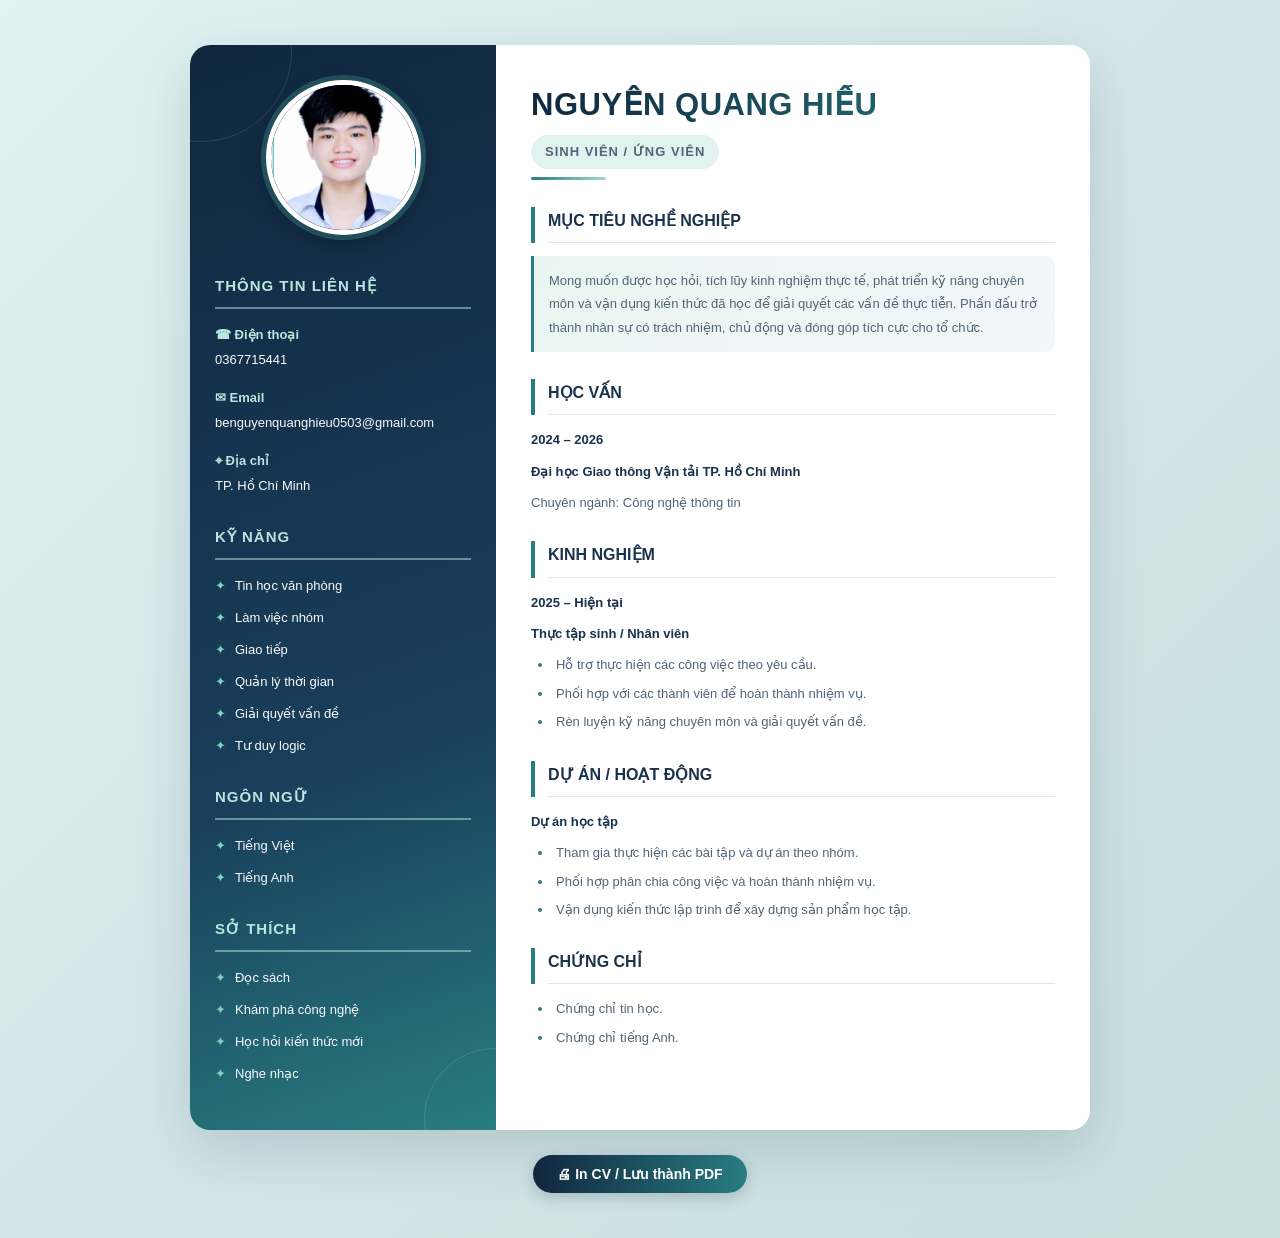
==== CV-Nguyễn Quang Hiếu/CV-Cá Nhân.html @ 814e94d9 "sửa root" ====
<!DOCTYPE html>
<html lang="vi">
<head>
    <meta charset="UTF-8">
    <meta name="viewport" content="width=device-width, initial-scale=1.0">
    <title>CV Cá Nhân - Nguyễn Quang Hiếu</title>

    <link rel="stylesheet" href="CV-Cá Nhân.css">
</head>

<body>

    <div class="cv">

        <div class="left">

            <div class="avatar">
                <img src="Ảnh chụp màn hình 2026-10-09 205013.png"
                     alt="Ảnh đại diện Nguyễn Quang Hiếu">
            </div>

            <h2>THÔNG TIN LIÊN HỆ</h2>

            <div class="info">
                <p>
                    <b>☎ Điện thoại</b><br>
                    0367715441
                </p>

                <p>
                    <b>✉ Email</b><br>
                    benguyenquanghieu0503@gmail.com
                </p>

                <p>
                    <b>⌖ Địa chỉ</b><br>
                    TP. Hồ Chí Minh
                </p>
            </div>

            <h2>KỸ NĂNG</h2>

            <ul>
                <li>Tin học văn phòng</li>
                <li>Làm việc nhóm</li>
                <li>Giao tiếp</li>
                <li>Quản lý thời gian</li>
                <li>Giải quyết vấn đề</li>
                <li>Tư duy logic</li>
            </ul>

            <h2>NGÔN NGỮ</h2>

            <ul>
                <li>Tiếng Việt</li>
                <li>Tiếng Anh</li>
            </ul>

            <h2>SỞ THÍCH</h2>

            <ul>
                <li>Đọc sách</li>
                <li>Khám phá công nghệ</li>
                <li>Học hỏi kiến thức mới</li>
                <li>Nghe nhạc</li>
            </ul>

        </div>

        <div class="right">

            <h1 class="name">NGUYỄN QUANG HIẾU</h1>

            <p class="job">SINH VIÊN / ỨNG VIÊN</p>

            <hr class="divider">

            <h2>MỤC TIÊU NGHỀ NGHIỆP</h2>

            <div class="highlight">
                <p>
                    Mong muốn được học hỏi, tích lũy kinh nghiệm thực tế,
                    phát triển kỹ năng chuyên môn và vận dụng kiến thức
                    đã học để giải quyết các vấn đề thực tiễn.
                    Phấn đấu trở thành nhân sự có trách nhiệm,
                    chủ động và đóng góp tích cực cho tổ chức.
                </p>
            </div>

            <h2>HỌC VẤN</h2>

            <p><b>2024 – 2026</b></p>
            <p><b>Đại học Giao thông Vận tải TP. Hồ Chí Minh</b></p>
            <p>Chuyên ngành: Công nghệ thông tin</p>

            <h2>KINH NGHIỆM</h2>

            <p><b>2025 – Hiện tại</b></p>
            <p><b>Thực tập sinh / Nhân viên</b></p>

            <ul>
                <li>Hỗ trợ thực hiện các công việc theo yêu cầu.</li>
                <li>Phối hợp với các thành viên để hoàn thành nhiệm vụ.</li>
                <li>Rèn luyện kỹ năng chuyên môn và giải quyết vấn đề.</li>
            </ul>

            <h2>DỰ ÁN / HOẠT ĐỘNG</h2>

            <p><b>Dự án học tập</b></p>

            <ul>
                <li>Tham gia thực hiện các bài tập và dự án theo nhóm.</li>
                <li>Phối hợp phân chia công việc và hoàn thành nhiệm vụ.</li>
                <li>Vận dụng kiến thức lập trình để xây dựng sản phẩm học tập.</li>
            </ul>

            <h2>CHỨNG CHỈ</h2>

            <ul>
                <li>Chứng chỉ tin học.</li>
                <li>Chứng chỉ tiếng Anh.</li>
            </ul>

        </div>

    </div>

    <button class="print-btn" onclick="window.print()">
        🖨 In CV / Lưu thành PDF
    </button>

</body>
</html>
---- CV-Nguyễn Quang Hiếu/CV-Cá Nhân.css ----
* {
    box-sizing: border-box;
    margin: 0;
    padding: 0;
}

body {
    font-family: "Segoe UI", Arial, sans-serif;

    /* Nền xanh ngọc nhạt sang trọng bên ngoài CV */
    background: linear-gradient(
        135deg,
        #E0F2F1,
        #D3E5E8,
        #C8DFE0
    );

    color: #334155;
    padding: 45px 15px;
    line-height: 1.7;
}

.cv {
    width: 900px;
    max-width: 100%;
    margin: auto;
    display: flex;
    background: white;
    border-radius: 20px;
    overflow: hidden;
    box-shadow: 0 20px 55px rgba(16, 38, 63, 0.15);
    transition: transform 0.3s ease,
                box-shadow 0.3s ease;
}

.cv:hover {
    transform: translateY(-4px);
    box-shadow: 0 25px 65px rgba(16, 38, 63, 0.20);
}


.left {
    width: 34%;
    background: linear-gradient(160deg, #10263F, #193F5B 65%, #287D80);
    color: #F8FAFC;
    padding: 35px 25px;
    position: relative;
}

.left::before {
    content: "";
    position: absolute;
    width: 180px;
    height: 180px;
    border: 1px solid rgba(255, 255, 255, 0.12);
    border-radius: 50%;
    top: -85px;
    left: -80px;
}

.left::after {
    content: "";
    position: absolute;
    width: 140px;
    height: 140px;
    border: 1px solid rgba(255, 255, 255, 0.12);
    border-radius: 50%;
    bottom: -60px;
    right: -70px;
}

.left > * {
    position: relative;
    z-index: 1;
}

.avatar {
    text-align: center;
    margin-bottom: 30px;
}

.avatar img {
    width: 155px;
    height: 155px;
    border-radius: 50%;
    object-fit: cover;
    border: 5px solid #FFFFFF;
    box-shadow:
        0 0 0 5px rgba(77, 171, 160, 0.30),
        0 10px 25px rgba(0, 0, 0, 0.25);
    transition: transform 0.4s ease;
}

.avatar img:hover {
    transform: scale(1.06) rotate(3deg);
}

.left h2 {
    font-size: 15px;
    letter-spacing: 1px;
    color: #B8E6DF;
    border-bottom: 2px solid rgba(184, 230, 223, 0.5);
    padding-bottom: 8px;
    margin: 27px 0 15px;
}

.info p {
    font-size: 13px;
    margin-bottom: 16px;
    overflow-wrap: anywhere;
}

.info b {
    display: inline-block;
    color: #B8E6DF;
    margin-bottom: 3px;
}

.left ul {
    list-style: none;
    padding: 0;
}

.left li {
    font-size: 13px;
    margin: 10px 0;
    padding-left: 20px;
    position: relative;
    transition: transform 0.2s ease;
}

.left li::before {
    content: "✦";
    position: absolute;
    left: 0;
    color: #80D0C3;
}

.left li:hover {
    transform: translateX(5px);
}

.right {
    width: 66%;
    padding: 40px 35px;
    background: #FFFFFF;
}

.name {
    font-size: 31px;
    line-height: 1.3;
    font-weight: 800;
    letter-spacing: 0.5px;
    background: linear-gradient(90deg, #10263F, #287D80);
    -webkit-background-clip: text;
    background-clip: text;
    color: transparent;
    margin-bottom: 10px;
}

.job {
    display: inline-block;
    color: #216B70;
    background: #E2F2EF;
    padding: 5px 14px;
    border-radius: 20px;
    font-size: 12px;
    font-weight: 700;
    letter-spacing: 1px;
    margin-bottom: 18px;
}

.divider {
    border: none;
    height: 3px;
    width: 75px;
    background: linear-gradient(90deg, #287D80, #A4D8CD);
    border-radius: 5px;
    margin: 0 0 25px;
}

.right h2 {
    font-size: 16px;
    color: #19334D;
    margin: 27px 0 13px;
    padding-left: 13px;
    border-left: 4px solid #287D80;
    position: relative;
}

.right h2::after {
    content: "";
    display: block;
    height: 1px;
    background: #DCE8E8;
    margin-top: 8px;
}

.right p,
.right li {
    font-size: 13px;
    color: #526477;
    line-height: 1.8;
}

.right p {
    margin-bottom: 8px;
}

.right b {
    color: #19334D;
}

.right ul {
    padding-left: 22px;
    margin: 8px 0 12px;
}

.right li {
    margin-bottom: 5px;
    padding-left: 3px;
}

.right li::marker {
    color: #287D80;
}

.highlight {
    background: linear-gradient(120deg, #EAF5F1, #F2F7FA);
    border-left: 3px solid #287D80;
    border-radius: 0 10px 10px 0;
    padding: 13px 15px;
    margin: 10px 0 15px;
}

.highlight p {
    margin-bottom: 0;
}

.right h2,
.right .highlight {
    transition: background 0.25s ease;
}

.highlight:hover {
    background: #DDEFEA;
}

.print-btn {
    display: block;
    margin: 25px auto 0;
    padding: 11px 24px;
    border: none;
    border-radius: 25px;
    color: white;
    background: linear-gradient(90deg, #10263F, #287D80);
    font-size: 14px;
    font-weight: bold;
    cursor: pointer;
    box-shadow: 0 5px 15px rgba(16, 38, 63, 0.2);
    transition: transform 0.2s, box-shadow 0.2s;
}

.print-btn:hover {
    transform: translateY(-2px);
    box-shadow: 0 8px 20px rgba(40, 125, 128, 0.3);
}

@media (max-width: 650px) {
    body {
        padding: 15px 8px;
    }

    .cv {
        display: block;
        width: 100%;
        border-radius: 14px;
    }

    .left,
    .right {
        width: 100%;
        padding: 25px 22px;
    }

    .left {
        text-align: left;
    }

    .name {
        font-size: 25px;
    }

    .avatar img {
        width: 135px;
        height: 135px;
    }
}

@media print {
    @page {
        size: A4;
        margin: 8mm;
    }

    body {
        padding: 0;
        background: white;
        -webkit-print-color-adjust: exact;
        print-color-adjust: exact;
    }

    .cv {
        width: 100%;
        max-width: none;
        border-radius: 0;
        box-shadow: none;
        transform: none;
    }

    .left,
    .right {
        -webkit-print-color-adjust: exact;
        print-color-adjust: exact;
    }

    .print-btn {
        display: none;
    }
}
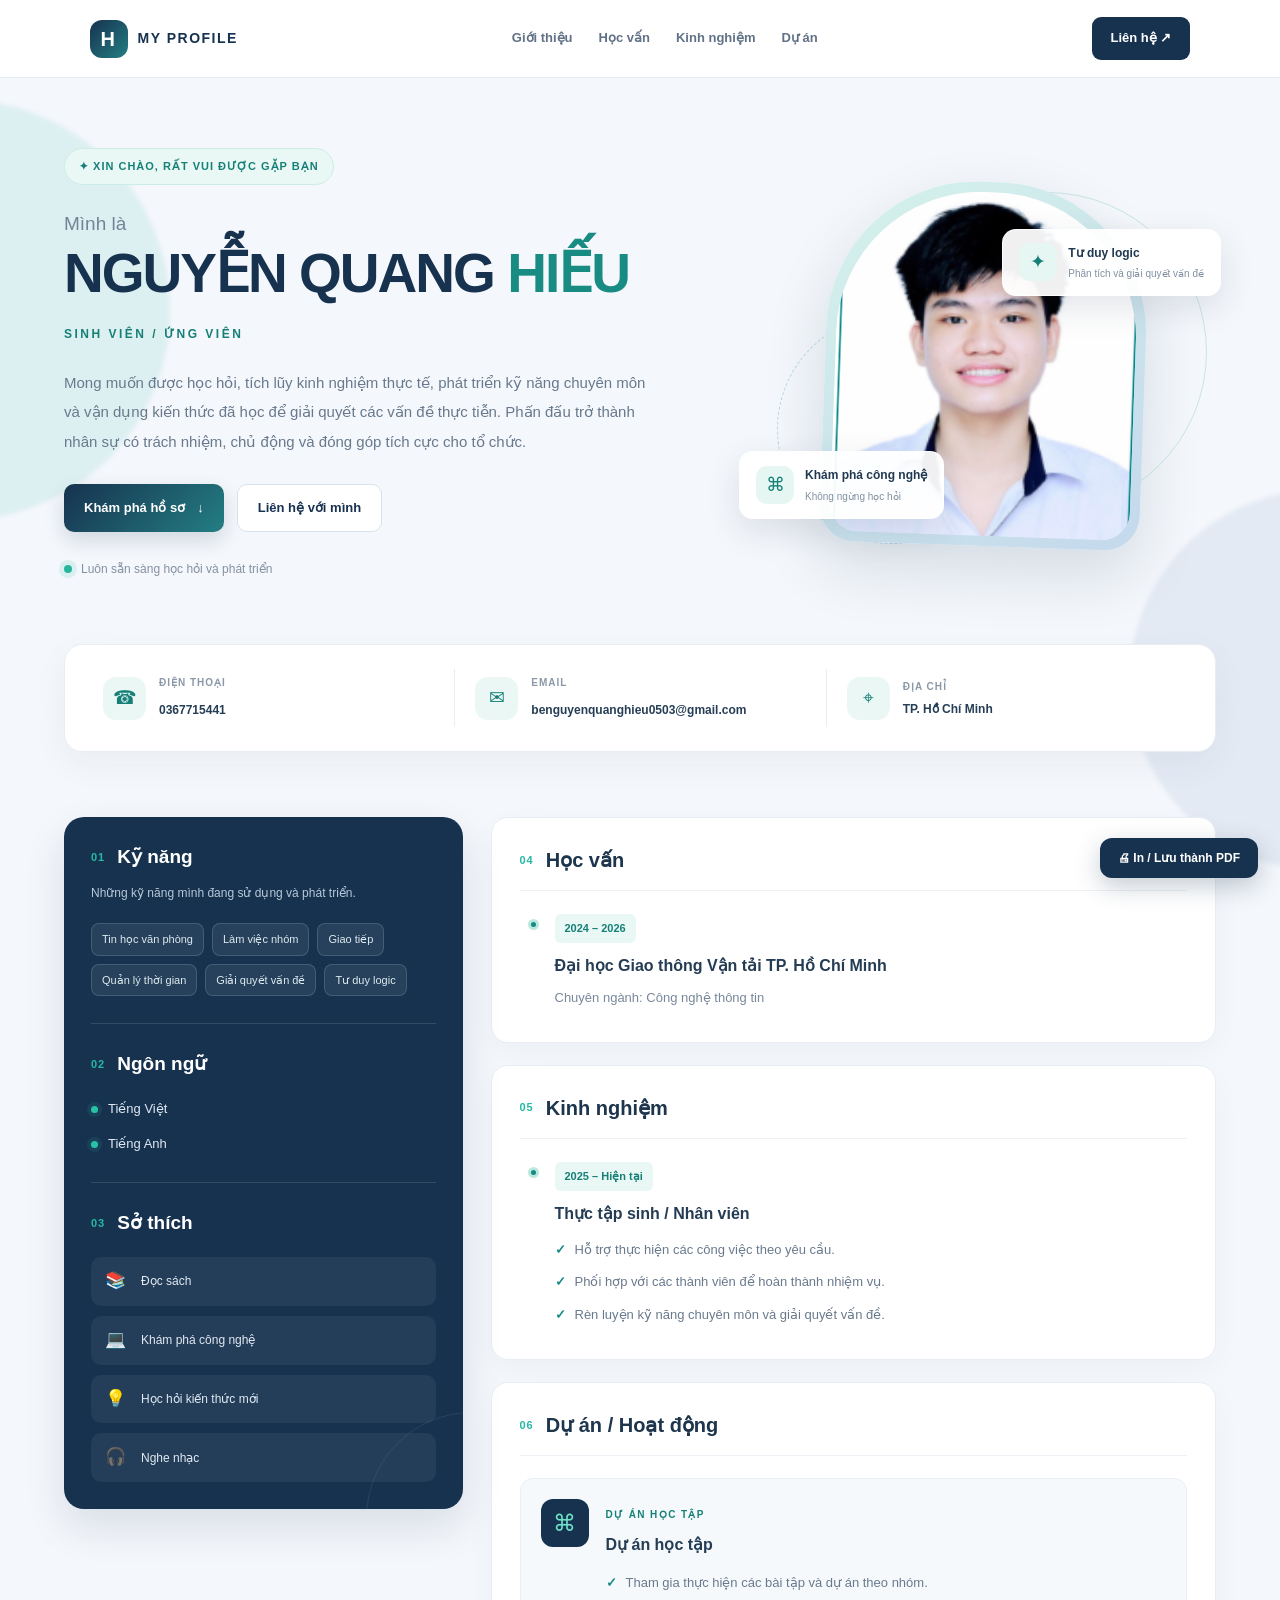
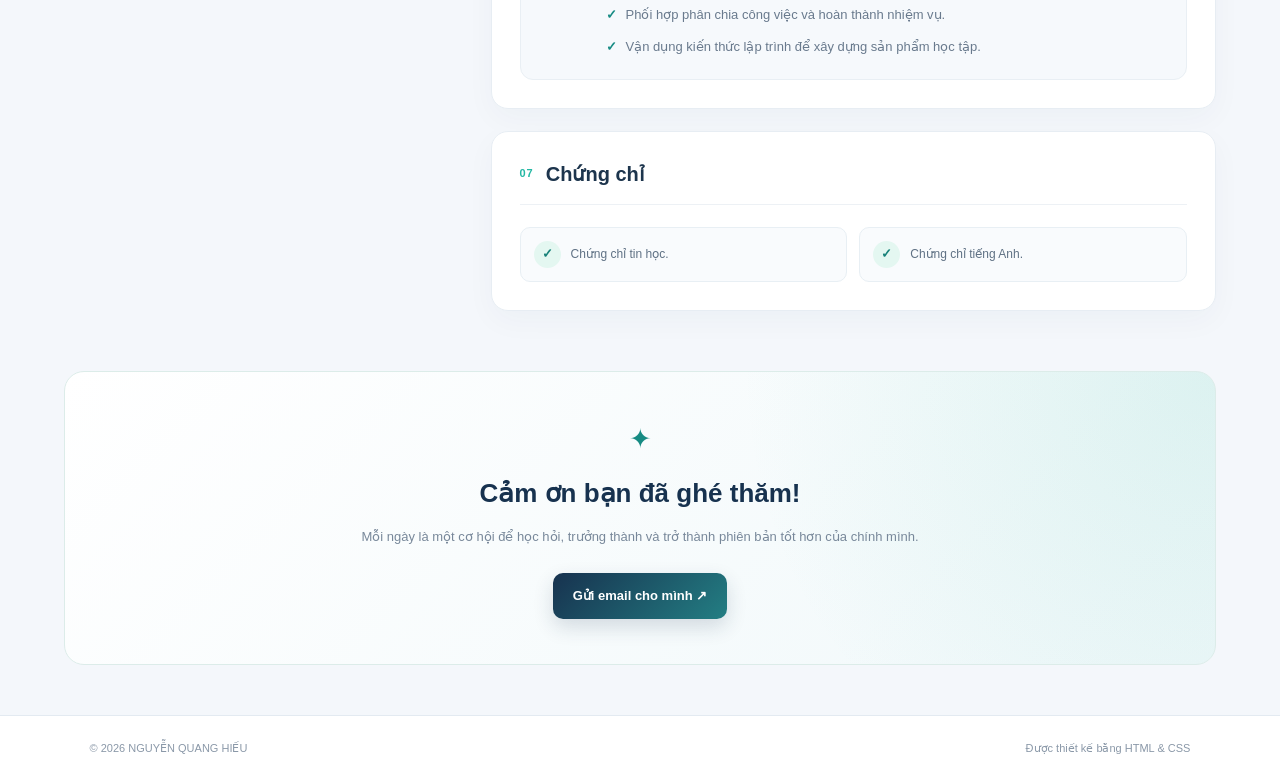
==== commit 534c56f8: "Add files via upload" ====
--- a/CV-Nguyễn Quang Hiếu/CV-Cá Nhân.html
+++ b/CV-Nguyễn Quang Hiếu/CV-Cá Nhân.html
@@ -1,133 +1,370 @@
-<!DOCTYPE html>
-<html lang="vi">
-<head>
-    <meta charset="UTF-8">
-    <meta name="viewport" content="width=device-width, initial-scale=1.0">
-    <title>CV Cá Nhân - Nguyễn Quang Hiếu</title>
-
-    <link rel="stylesheet" href="CV-Cá Nhân.css">
-</head>
-
-<body>
-
-    <div class="cv">
-
-        <div class="left">
-
-            <div class="avatar">
-                <img src="Ảnh chụp màn hình 2026-10-09 205013.png"
-                     alt="Ảnh đại diện Nguyễn Quang Hiếu">
-            </div>
-
-            <h2>THÔNG TIN LIÊN HỆ</h2>
-
-            <div class="info">
-                <p>
-                    <b>☎ Điện thoại</b><br>
-                    0367715441
-                </p>
-
-                <p>
-                    <b>✉ Email</b><br>
-                    benguyenquanghieu0503@gmail.com
-                </p>
-
-                <p>
-                    <b>⌖ Địa chỉ</b><br>
-                    TP. Hồ Chí Minh
-                </p>
-            </div>
-
-            <h2>KỸ NĂNG</h2>
-
-            <ul>
-                <li>Tin học văn phòng</li>
-                <li>Làm việc nhóm</li>
-                <li>Giao tiếp</li>
-                <li>Quản lý thời gian</li>
-                <li>Giải quyết vấn đề</li>
-                <li>Tư duy logic</li>
-            </ul>
-
-            <h2>NGÔN NGỮ</h2>
-
-            <ul>
-                <li>Tiếng Việt</li>
-                <li>Tiếng Anh</li>
-            </ul>
-
-            <h2>SỞ THÍCH</h2>
-
-            <ul>
-                <li>Đọc sách</li>
-                <li>Khám phá công nghệ</li>
-                <li>Học hỏi kiến thức mới</li>
-                <li>Nghe nhạc</li>
-            </ul>
-
-        </div>
-
-        <div class="right">
-
-            <h1 class="name">NGUYỄN QUANG HIẾU</h1>
-
-            <p class="job">SINH VIÊN / ỨNG VIÊN</p>
-
-            <hr class="divider">
-
-            <h2>MỤC TIÊU NGHỀ NGHIỆP</h2>
-
-            <div class="highlight">
-                <p>
-                    Mong muốn được học hỏi, tích lũy kinh nghiệm thực tế,
-                    phát triển kỹ năng chuyên môn và vận dụng kiến thức
-                    đã học để giải quyết các vấn đề thực tiễn.
-                    Phấn đấu trở thành nhân sự có trách nhiệm,
-                    chủ động và đóng góp tích cực cho tổ chức.
-                </p>
-            </div>
-
-            <h2>HỌC VẤN</h2>
-
-            <p><b>2024 – 2026</b></p>
-            <p><b>Đại học Giao thông Vận tải TP. Hồ Chí Minh</b></p>
-            <p>Chuyên ngành: Công nghệ thông tin</p>
-
-            <h2>KINH NGHIỆM</h2>
-
-            <p><b>2025 – Hiện tại</b></p>
-            <p><b>Thực tập sinh / Nhân viên</b></p>
-
-            <ul>
-                <li>Hỗ trợ thực hiện các công việc theo yêu cầu.</li>
-                <li>Phối hợp với các thành viên để hoàn thành nhiệm vụ.</li>
-                <li>Rèn luyện kỹ năng chuyên môn và giải quyết vấn đề.</li>
-            </ul>
-
-            <h2>DỰ ÁN / HOẠT ĐỘNG</h2>
-
-            <p><b>Dự án học tập</b></p>
-
-            <ul>
-                <li>Tham gia thực hiện các bài tập và dự án theo nhóm.</li>
-                <li>Phối hợp phân chia công việc và hoàn thành nhiệm vụ.</li>
-                <li>Vận dụng kiến thức lập trình để xây dựng sản phẩm học tập.</li>
-            </ul>
-
-            <h2>CHỨNG CHỈ</h2>
-
-            <ul>
-                <li>Chứng chỉ tin học.</li>
-                <li>Chứng chỉ tiếng Anh.</li>
-            </ul>
-
-        </div>
-
-    </div>
-
-    <button class="print-btn" onclick="window.print()">
-        🖨 In CV / Lưu thành PDF
-    </button>
-
-</body>
-</html>
+
+<!DOCTYPE html>
+<html lang="vi">
+<head>
+    <meta charset="UTF-8">
+    <meta name="viewport" content="width=device-width, initial-scale=1.0">
+
+    <title>Nguyễn Quang Hiếu | Trang cá nhân</title>
+
+    <link rel="stylesheet" href="CV-Cá Nhân.css">
+</head>
+
+<body>
+
+    <div class="background-circle circle-one"></div>
+    <div class="background-circle circle-two"></div>
+
+    <header class="navbar">
+        <a href="#" class="logo">
+            <span class="logo-icon">H</span>
+            <span>MY PROFILE</span>
+        </a>
+
+        <nav>
+            <a href="#gioi-thieu">Giới thiệu</a>
+            <a href="#hoc-van">Học vấn</a>
+            <a href="#kinh-nghiem">Kinh nghiệm</a>
+            <a href="#du-an">Dự án</a>
+        </nav>
+
+        <a href="#lien-he" class="contact-button">Liên hệ ↗</a>
+    </header>
+
+    <main class="container">
+
+        <section class="hero" id="gioi-thieu">
+
+            <div class="hero-content">
+                <span class="hello-label">
+                    ✦ XIN CHÀO, RẤT VUI ĐƯỢC GẶP BẠN
+                </span>
+
+                <p class="small-intro">Mình là</p>
+
+                <h1>
+                    NGUYỄN QUANG
+                    <span>HIẾU</span>
+                </h1>
+
+                <p class="hero-subtitle">
+                    SINH VIÊN / ỨNG VIÊN
+                </p>
+
+                <p class="hero-description">
+                    Mong muốn được học hỏi, tích lũy kinh nghiệm thực tế,
+                    phát triển kỹ năng chuyên môn và vận dụng kiến thức
+                    đã học để giải quyết các vấn đề thực tiễn.
+                    Phấn đấu trở thành nhân sự có trách nhiệm,
+                    chủ động và đóng góp tích cực cho tổ chức.
+                </p>
+
+                <div class="hero-buttons">
+                    <a href="#hoc-van" class="button primary-button">
+                        Khám phá hồ sơ <span>↓</span>
+                    </a>
+
+                    <a href="#lien-he" class="button secondary-button">
+                        Liên hệ với mình
+                    </a>
+                </div>
+
+                <div class="hero-note">
+                    <span class="note-dot"></span>
+                    Luôn sẵn sàng học hỏi và phát triển
+                </div>
+            </div>
+
+            <div class="hero-visual">
+                <div class="image-decoration decoration-one"></div>
+                <div class="image-decoration decoration-two"></div>
+
+                <div class="avatar-frame">
+                    <img
+                        src="Ảnh chụp màn hình 2026-10-09 205013.png"
+                        alt="Ảnh đại diện Nguyễn Quang Hiếu"
+                    >
+                </div>
+
+                <div class="floating-card card-top">
+                    <span class="floating-icon">✦</span>
+                    <div>
+                        <strong>Tư duy logic</strong>
+                        <small>Phân tích và giải quyết vấn đề</small>
+                    </div>
+                </div>
+
+                <div class="floating-card card-bottom">
+                    <span class="floating-icon">⌘</span>
+                    <div>
+                        <strong>Khám phá công nghệ</strong>
+                        <small>Không ngừng học hỏi</small>
+                    </div>
+                </div>
+            </div>
+
+        </section>
+
+        <section class="quick-info" id="lien-he">
+
+            <div class="quick-info-item">
+                <span class="info-icon">☎</span>
+                <div>
+                    <p class="info-label">ĐIỆN THOẠI</p>
+                    <a href="tel:0367715441">0367715441</a>
+                </div>
+            </div>
+
+            <div class="quick-info-item">
+                <span class="info-icon">✉</span>
+                <div>
+                    <p class="info-label">EMAIL</p>
+                    <a href="mailto:benguyenquanghieu0503@gmail.com">
+                        benguyenquanghieu0503@gmail.com
+                    </a>
+                </div>
+            </div>
+
+            <div class="quick-info-item">
+                <span class="info-icon">⌖</span>
+                <div>
+                    <p class="info-label">ĐỊA CHỈ</p>
+                    <p>TP. Hồ Chí Minh</p>
+                </div>
+            </div>
+
+        </section>
+
+        <section class="content-section">
+
+            <aside class="sidebar">
+
+                <div class="section-heading">
+                    <span class="section-number">01</span>
+                    <h2>Kỹ năng</h2>
+                </div>
+
+                <p class="section-description">
+                    Những kỹ năng mình đang sử dụng và phát triển.
+                </p>
+
+                <div class="skill-list">
+                    <span class="skill-tag">Tin học văn phòng</span>
+                    <span class="skill-tag">Làm việc nhóm</span>
+                    <span class="skill-tag">Giao tiếp</span>
+                    <span class="skill-tag">Quản lý thời gian</span>
+                    <span class="skill-tag">Giải quyết vấn đề</span>
+                    <span class="skill-tag">Tư duy logic</span>
+                </div>
+
+                <div class="sidebar-divider"></div>
+
+                <div class="section-heading">
+                    <span class="section-number">02</span>
+                    <h2>Ngôn ngữ</h2>
+                </div>
+
+                <div class="language-list">
+                    <div class="language-item">
+                        <span class="language-dot"></span>
+                        <span>Tiếng Việt</span>
+                    </div>
+
+                    <div class="language-item">
+                        <span class="language-dot"></span>
+                        <span>Tiếng Anh</span>
+                    </div>
+                </div>
+
+                <div class="sidebar-divider"></div>
+
+                <div class="section-heading">
+                    <span class="section-number">03</span>
+                    <h2>Sở thích</h2>
+                </div>
+
+                <div class="hobby-list">
+                    <div class="hobby-item">
+                        <span>📚</span>
+                        <p>Đọc sách</p>
+                    </div>
+
+                    <div class="hobby-item">
+                        <span>💻</span>
+                        <p>Khám phá công nghệ</p>
+                    </div>
+
+                    <div class="hobby-item">
+                        <span>💡</span>
+                        <p>Học hỏi kiến thức mới</p>
+                    </div>
+
+                    <div class="hobby-item">
+                        <span>🎧</span>
+                        <p>Nghe nhạc</p>
+                    </div>
+                </div>
+
+            </aside>
+
+            <div class="main-content">
+
+                <section class="content-card" id="hoc-van">
+
+                    <div class="section-heading">
+                        <span class="section-number">04</span>
+                        <h2>Học vấn</h2>
+                    </div>
+
+                    <div class="timeline">
+                        <div class="timeline-item">
+                            <span class="timeline-dot"></span>
+
+                            <div class="timeline-content">
+                                <span class="time-label">2024 – 2026</span>
+
+                                <h3>
+                                    Đại học Giao thông Vận tải
+                                    TP. Hồ Chí Minh
+                                </h3>
+
+                                <p class="muted-text">
+                                    Chuyên ngành: Công nghệ thông tin
+                                </p>
+                            </div>
+                        </div>
+                    </div>
+
+                </section>
+
+                <section class="content-card" id="kinh-nghiem">
+
+                    <div class="section-heading">
+                        <span class="section-number">05</span>
+                        <h2>Kinh nghiệm</h2>
+                    </div>
+
+                    <div class="timeline">
+                        <div class="timeline-item">
+                            <span class="timeline-dot"></span>
+
+                            <div class="timeline-content">
+                                <span class="time-label">
+                                    2025 – Hiện tại
+                                </span>
+
+                                <h3>Thực tập sinh / Nhân viên</h3>
+
+                                <ul class="detail-list">
+                                    <li>
+                                        Hỗ trợ thực hiện các công việc
+                                        theo yêu cầu.
+                                    </li>
+
+                                    <li>
+                                        Phối hợp với các thành viên để
+                                        hoàn thành nhiệm vụ.
+                                    </li>
+
+                                    <li>
+                                        Rèn luyện kỹ năng chuyên môn
+                                        và giải quyết vấn đề.
+                                    </li>
+                                </ul>
+                            </div>
+                        </div>
+                    </div>
+
+                </section>
+
+                <section class="content-card" id="du-an">
+
+                    <div class="section-heading">
+                        <span class="section-number">06</span>
+                        <h2>Dự án / Hoạt động</h2>
+                    </div>
+
+                    <div class="project-card">
+                        <div class="project-icon">⌘</div>
+
+                        <div class="project-content">
+                            <span class="project-label">
+                                DỰ ÁN HỌC TẬP
+                            </span>
+
+                            <h3>Dự án học tập</h3>
+
+                            <ul class="detail-list">
+                                <li>
+                                    Tham gia thực hiện các bài tập và
+                                    dự án theo nhóm.
+                                </li>
+
+                                <li>
+                                    Phối hợp phân chia công việc và
+                                    hoàn thành nhiệm vụ.
+                                </li>
+
+                                <li>
+                                    Vận dụng kiến thức lập trình để
+                                    xây dựng sản phẩm học tập.
+                                </li>
+                            </ul>
+                        </div>
+                    </div>
+
+                </section>
+
+                <section class="content-card" id="chung-chi">
+
+                    <div class="section-heading">
+                        <span class="section-number">07</span>
+                        <h2>Chứng chỉ</h2>
+                    </div>
+
+                    <div class="certificate-list">
+                        <div class="certificate-item">
+                            <span class="certificate-icon">✓</span>
+                            <p>Chứng chỉ tin học.</p>
+                        </div>
+
+                        <div class="certificate-item">
+                            <span class="certificate-icon">✓</span>
+                            <p>Chứng chỉ tiếng Anh.</p>
+                        </div>
+                    </div>
+
+                </section>
+
+            </div>
+        </section>
+
+        <section class="closing-section">
+            <span class="closing-symbol">✦</span>
+
+            <h2>Cảm ơn bạn đã ghé thăm!</h2>
+
+            <p>
+                Mỗi ngày là một cơ hội để học hỏi, trưởng thành
+                và trở thành phiên bản tốt hơn của chính mình.
+            </p>
+
+            <a href="mailto:benguyenquanghieu0503@gmail.com"
+               class="button primary-button">
+                Gửi email cho mình ↗
+            </a>
+        </section>
+
+    </main>
+
+    <footer class="footer">
+        <p>© 2026 NGUYỄN QUANG HIẾU</p>
+        <p>Được thiết kế bằng HTML & CSS</p>
+    </footer>
+
+    <button class="print-btn" onclick="window.print()">
+        🖨 In / Lưu thành PDF
+    </button>
+
+</body>
+</html>
--- a/CV-Nguyễn Quang Hiếu/CV-Cá Nhân.css
+++ b/CV-Nguyễn Quang Hiếu/CV-Cá Nhân.css
@@ -1,330 +1,1211 @@
-* {
-    box-sizing: border-box;
-    margin: 0;
-    padding: 0;
-}
-
-body {
-    font-family: "Segoe UI", Arial, sans-serif;
-
-    /* Nền xanh ngọc nhạt sang trọng bên ngoài CV */
-    background: linear-gradient(
-        135deg,
-        #E0F2F1,
-        #D3E5E8,
-        #C8DFE0
-    );
-
-    color: #334155;
-    padding: 45px 15px;
-    line-height: 1.7;
-}
-
-.cv {
-    width: 900px;
-    max-width: 100%;
-    margin: auto;
-    display: flex;
-    background: white;
-    border-radius: 20px;
-    overflow: hidden;
-    box-shadow: 0 20px 55px rgba(16, 38, 63, 0.15);
-    transition: transform 0.3s ease,
-                box-shadow 0.3s ease;
-}
-
-.cv:hover {
-    transform: translateY(-4px);
-    box-shadow: 0 25px 65px rgba(16, 38, 63, 0.20);
-}
-
-
-.left {
-    width: 34%;
-    background: linear-gradient(160deg, #10263F, #193F5B 65%, #287D80);
-    color: #F8FAFC;
-    padding: 35px 25px;
-    position: relative;
-}
-
-.left::before {
-    content: "";
-    position: absolute;
-    width: 180px;
-    height: 180px;
-    border: 1px solid rgba(255, 255, 255, 0.12);
-    border-radius: 50%;
-    top: -85px;
-    left: -80px;
-}
-
-.left::after {
-    content: "";
-    position: absolute;
-    width: 140px;
-    height: 140px;
-    border: 1px solid rgba(255, 255, 255, 0.12);
-    border-radius: 50%;
-    bottom: -60px;
-    right: -70px;
-}
-
-.left > * {
-    position: relative;
-    z-index: 1;
-}
-
-.avatar {
-    text-align: center;
-    margin-bottom: 30px;
-}
-
-.avatar img {
-    width: 155px;
-    height: 155px;
-    border-radius: 50%;
-    object-fit: cover;
-    border: 5px solid #FFFFFF;
-    box-shadow:
-        0 0 0 5px rgba(77, 171, 160, 0.30),
-        0 10px 25px rgba(0, 0, 0, 0.25);
-    transition: transform 0.4s ease;
-}
-
-.avatar img:hover {
-    transform: scale(1.06) rotate(3deg);
-}
-
-.left h2 {
-    font-size: 15px;
-    letter-spacing: 1px;
-    color: #B8E6DF;
-    border-bottom: 2px solid rgba(184, 230, 223, 0.5);
-    padding-bottom: 8px;
-    margin: 27px 0 15px;
-}
-
-.info p {
-    font-size: 13px;
-    margin-bottom: 16px;
-    overflow-wrap: anywhere;
-}
-
-.info b {
-    display: inline-block;
-    color: #B8E6DF;
-    margin-bottom: 3px;
-}
-
-.left ul {
-    list-style: none;
-    padding: 0;
-}
-
-.left li {
-    font-size: 13px;
-    margin: 10px 0;
-    padding-left: 20px;
-    position: relative;
-    transition: transform 0.2s ease;
-}
-
-.left li::before {
-    content: "✦";
-    position: absolute;
-    left: 0;
-    color: #80D0C3;
-}
-
-.left li:hover {
-    transform: translateX(5px);
-}
-
-.right {
-    width: 66%;
-    padding: 40px 35px;
-    background: #FFFFFF;
-}
-
-.name {
-    font-size: 31px;
-    line-height: 1.3;
-    font-weight: 800;
-    letter-spacing: 0.5px;
-    background: linear-gradient(90deg, #10263F, #287D80);
-    -webkit-background-clip: text;
-    background-clip: text;
-    color: transparent;
-    margin-bottom: 10px;
-}
-
-.job {
-    display: inline-block;
-    color: #216B70;
-    background: #E2F2EF;
-    padding: 5px 14px;
-    border-radius: 20px;
-    font-size: 12px;
-    font-weight: 700;
-    letter-spacing: 1px;
-    margin-bottom: 18px;
-}
-
-.divider {
-    border: none;
-    height: 3px;
-    width: 75px;
-    background: linear-gradient(90deg, #287D80, #A4D8CD);
-    border-radius: 5px;
-    margin: 0 0 25px;
-}
-
-.right h2 {
-    font-size: 16px;
-    color: #19334D;
-    margin: 27px 0 13px;
-    padding-left: 13px;
-    border-left: 4px solid #287D80;
-    position: relative;
-}
-
-.right h2::after {
-    content: "";
-    display: block;
-    height: 1px;
-    background: #DCE8E8;
-    margin-top: 8px;
-}
-
-.right p,
-.right li {
-    font-size: 13px;
-    color: #526477;
-    line-height: 1.8;
-}
-
-.right p {
-    margin-bottom: 8px;
-}
-
-.right b {
-    color: #19334D;
-}
-
-.right ul {
-    padding-left: 22px;
-    margin: 8px 0 12px;
-}
-
-.right li {
-    margin-bottom: 5px;
-    padding-left: 3px;
-}
-
-.right li::marker {
-    color: #287D80;
-}
-
-.highlight {
-    background: linear-gradient(120deg, #EAF5F1, #F2F7FA);
-    border-left: 3px solid #287D80;
-    border-radius: 0 10px 10px 0;
-    padding: 13px 15px;
-    margin: 10px 0 15px;
-}
-
-.highlight p {
-    margin-bottom: 0;
-}
-
-.right h2,
-.right .highlight {
-    transition: background 0.25s ease;
-}
-
-.highlight:hover {
-    background: #DDEFEA;
-}
-
-.print-btn {
-    display: block;
-    margin: 25px auto 0;
-    padding: 11px 24px;
-    border: none;
-    border-radius: 25px;
-    color: white;
-    background: linear-gradient(90deg, #10263F, #287D80);
-    font-size: 14px;
-    font-weight: bold;
-    cursor: pointer;
-    box-shadow: 0 5px 15px rgba(16, 38, 63, 0.2);
-    transition: transform 0.2s, box-shadow 0.2s;
-}
-
-.print-btn:hover {
-    transform: translateY(-2px);
-    box-shadow: 0 8px 20px rgba(40, 125, 128, 0.3);
-}
-
-@media (max-width: 650px) {
-    body {
-        padding: 15px 8px;
-    }
-
-    .cv {
-        display: block;
-        width: 100%;
-        border-radius: 14px;
-    }
-
-    .left,
-    .right {
-        width: 100%;
-        padding: 25px 22px;
-    }
-
-    .left {
-        text-align: left;
-    }
-
-    .name {
-        font-size: 25px;
-    }
-
-    .avatar img {
-        width: 135px;
-        height: 135px;
-    }
-}
-
-@media print {
-    @page {
-        size: A4;
-        margin: 8mm;
-    }
-
-    body {
-        padding: 0;
-        background: white;
-        -webkit-print-color-adjust: exact;
-        print-color-adjust: exact;
-    }
-
-    .cv {
-        width: 100%;
-        max-width: none;
-        border-radius: 0;
-        box-shadow: none;
-        transform: none;
-    }
-
-    .left,
-    .right {
-        -webkit-print-color-adjust: exact;
-        print-color-adjust: exact;
-    }
-
-    .print-btn {
-        display: none;
-    }
-}+* {
+    box-sizing: border-box;
+    margin: 0;
+    padding: 0;
+}
+
+html {
+    scroll-behavior: smooth;
+    scroll-padding-top: 90px;
+}
+
+body {
+    font-family: "Segoe UI", Arial, sans-serif;
+    background: #f4f7fb;
+    color: #26374a;
+    line-height: 1.7;
+    overflow-x: hidden;
+}
+
+a {
+    color: inherit;
+    text-decoration: none;
+}
+
+button,
+a {
+    -webkit-tap-highlight-color: transparent;
+}
+
+::selection {
+    background: #b5eee3;
+    color: #102a43;
+}
+
+
+.background-circle {
+    position: fixed;
+    border-radius: 50%;
+    filter: blur(2px);
+    pointer-events: none;
+    z-index: -1;
+}
+
+.circle-one {
+    width: 420px;
+    height: 420px;
+    background: rgba(61, 190, 174, 0.12);
+    top: 100px;
+    left: -250px;
+}
+
+.circle-two {
+    width: 380px;
+    height: 380px;
+    background: rgba(68, 108, 180, 0.09);
+    bottom: 30px;
+    right: -230px;
+}
+
+
+.navbar {
+    width: 100%;
+    min-height: 78px;
+    padding: 14px 7%;
+    display: flex;
+    align-items: center;
+    justify-content: space-between;
+    gap: 25px;
+    background: rgba(255, 255, 255, 0.92);
+    border-bottom: 1px solid #e5edf4;
+    position: sticky;
+    top: 0;
+    z-index: 100;
+    backdrop-filter: blur(15px);
+}
+
+.logo {
+    display: flex;
+    align-items: center;
+    gap: 10px;
+    color: #17324f;
+    font-size: 14px;
+    font-weight: 800;
+    letter-spacing: 1.5px;
+    white-space: nowrap;
+}
+
+.logo-icon {
+    width: 38px;
+    height: 38px;
+    display: grid;
+    place-items: center;
+    background: linear-gradient(135deg, #17324f, #237e83);
+    color: white;
+    border-radius: 12px;
+    font-size: 20px;
+}
+
+.navbar nav {
+    display: flex;
+    align-items: center;
+    gap: 26px;
+}
+
+.navbar nav a {
+    color: #617186;
+    font-size: 13px;
+    font-weight: 600;
+    transition: color 0.25s ease;
+}
+
+.navbar nav a:hover {
+    color: #168a83;
+}
+
+.contact-button {
+    background: #17324f;
+    color: white;
+    padding: 10px 19px;
+    border-radius: 9px;
+    font-size: 13px;
+    font-weight: 700;
+    transition: 0.25s ease;
+    white-space: nowrap;
+}
+
+.contact-button:hover {
+    background: #168a83;
+    transform: translateY(-2px);
+}
+
+
+.container {
+    width: min(1180px, 90%);
+    margin: 0 auto;
+}
+
+
+
+.hero {
+    min-height: 540px;
+    display: grid;
+    grid-template-columns: 1.15fr 0.85fr;
+    align-items: center;
+    gap: 65px;
+    padding: 70px 0 65px;
+}
+
+.hero-content {
+    animation: fadeUp 0.8s ease both;
+}
+
+.hello-label {
+    display: inline-block;
+    padding: 8px 14px;
+    border: 1px solid #ccece5;
+    border-radius: 30px;
+    background: #e9f8f4;
+    color: #168078;
+    font-size: 11px;
+    font-weight: 800;
+    letter-spacing: 1px;
+    margin-bottom: 23px;
+}
+
+.small-intro {
+    color: #748397;
+    font-size: 19px;
+    margin-bottom: 2px;
+}
+
+.hero h1 {
+    color: #17324f;
+    font-size: clamp(38px, 4.3vw, 59px);
+    line-height: 1.16;
+    letter-spacing: -2px;
+    font-weight: 850;
+}
+
+.hero h1 span {
+    color: #188b83;
+}
+
+.hero-subtitle {
+    display: inline-block;
+    margin-top: 18px;
+    color: #168078;
+    font-size: 12px;
+    font-weight: 800;
+    letter-spacing: 2.5px;
+}
+
+.hero-description {
+    max-width: 590px;
+    margin-top: 22px;
+    color: #68798d;
+    font-size: 15px;
+    line-height: 1.95;
+}
+
+.hero-buttons {
+    display: flex;
+    flex-wrap: wrap;
+    gap: 13px;
+    margin-top: 28px;
+}
+
+.button {
+    min-height: 46px;
+    display: inline-flex;
+    justify-content: center;
+    align-items: center;
+    gap: 12px;
+    padding: 12px 20px;
+    border-radius: 10px;
+    font-size: 13px;
+    font-weight: 750;
+    transition:
+        transform 0.25s ease,
+        background 0.25s ease,
+        box-shadow 0.25s ease;
+}
+
+.button:hover {
+    transform: translateY(-3px);
+}
+
+.primary-button {
+    color: white;
+    background: linear-gradient(135deg, #17324f, #237e83);
+    box-shadow: 0 8px 20px rgba(23, 50, 79, 0.16);
+}
+
+.primary-button:hover {
+    box-shadow: 0 12px 26px rgba(23, 50, 79, 0.23);
+}
+
+.secondary-button {
+    color: #17324f;
+    border: 1px solid #d8e2ec;
+    background: white;
+}
+
+.secondary-button:hover {
+    border-color: #188b83;
+    color: #168078;
+}
+
+.hero-note {
+    display: flex;
+    align-items: center;
+    gap: 9px;
+    margin-top: 27px;
+    color: #8491a1;
+    font-size: 12px;
+}
+
+.note-dot {
+    width: 8px;
+    height: 8px;
+    border-radius: 50%;
+    background: #27b59d;
+    box-shadow: 0 0 0 5px rgba(39, 181, 157, 0.12);
+}
+
+
+.hero-visual {
+    min-height: 400px;
+    display: flex;
+    align-items: center;
+    justify-content: center;
+    position: relative;
+    animation: fadeUp 1s ease both;
+}
+
+.avatar-frame {
+    width: min(320px, 75%);
+    aspect-ratio: 0.88;
+    padding: 10px;
+    border-radius: 150px 150px 35px 35px;
+    background: linear-gradient(145deg, #d5f2eb, #c4d9ed);
+    box-shadow: 0 25px 60px rgba(35, 67, 96, 0.15);
+    transform: rotate(2deg);
+    transition: transform 0.4s ease;
+    position: relative;
+    z-index: 2;
+}
+
+.avatar-frame:hover {
+    transform: rotate(0deg) translateY(-5px);
+}
+
+.avatar-frame img {
+    width: 100%;
+    height: 100%;
+    object-fit: cover;
+    object-position: center;
+    border-radius: 145px 145px 28px 28px;
+    display: block;
+    background: #e8eef5;
+}
+
+.image-decoration {
+    position: absolute;
+    border-radius: 50%;
+}
+
+.decoration-one {
+    width: 320px;
+    height: 320px;
+    border: 1px solid #c9e5e0;
+    right: 2%;
+    top: 7%;
+}
+
+.decoration-two {
+    width: 230px;
+    height: 230px;
+    border: 1px dashed #b6d6e3;
+    left: 5%;
+    bottom: 5%;
+}
+
+.floating-card {
+    display: flex;
+    align-items: center;
+    gap: 11px;
+    padding: 13px 16px;
+    border: 1px solid rgba(255, 255, 255, 0.8);
+    border-radius: 14px;
+    background: rgba(255, 255, 255, 0.94);
+    box-shadow: 0 12px 35px rgba(31, 52, 82, 0.12);
+    position: absolute;
+    z-index: 3;
+    animation: float 4s ease-in-out infinite;
+}
+
+.card-top {
+    top: 65px;
+    right: -5px;
+}
+
+.card-bottom {
+    bottom: 45px;
+    left: -15px;
+    animation-delay: 1s;
+}
+
+.floating-icon {
+    width: 38px;
+    height: 38px;
+    flex-shrink: 0;
+    display: grid;
+    place-items: center;
+    border-radius: 11px;
+    background: #e6f7f3;
+    color: #168078;
+    font-size: 19px;
+}
+
+.floating-card strong {
+    display: block;
+    color: #203951;
+    font-size: 12px;
+}
+
+.floating-card small {
+    display: block;
+    color: #8290a1;
+    font-size: 10px;
+    margin-top: 2px;
+}
+
+
+
+.quick-info {
+    display: grid;
+    grid-template-columns: repeat(3, minmax(0, 1fr));
+    background: white;
+    border: 1px solid #e7edf3;
+    border-radius: 18px;
+    box-shadow: 0 12px 35px rgba(31, 52, 82, 0.05);
+    padding: 24px 18px;
+    margin-bottom: 65px;
+}
+
+.quick-info-item {
+    min-width: 0;
+    display: flex;
+    align-items: center;
+    gap: 13px;
+    padding: 5px 20px;
+}
+
+.quick-info-item + .quick-info-item {
+    border-left: 1px solid #e9eef4;
+}
+
+.info-icon {
+    width: 43px;
+    height: 43px;
+    flex-shrink: 0;
+    display: grid;
+    place-items: center;
+    border-radius: 13px;
+    background: #eaf7f4;
+    color: #168078;
+    font-size: 19px;
+}
+
+.info-label {
+    color: #8b98a8;
+    font-size: 10px;
+    font-weight: 800;
+    letter-spacing: 1px;
+    margin-bottom: 4px;
+}
+
+.quick-info-item a,
+.quick-info-item div > p:last-child {
+    color: #263e56;
+    font-size: 12px;
+    font-weight: 650;
+    overflow-wrap: anywhere;
+}
+
+.quick-info-item a:hover {
+    color: #168078;
+    text-decoration: underline;
+}
+
+
+.content-section {
+    display: grid;
+    grid-template-columns: 0.78fr 1.42fr;
+    align-items: start;
+    gap: 28px;
+    padding-bottom: 60px;
+}
+
+.sidebar,
+.main-content {
+    min-width: 0;
+}
+
+.sidebar {
+    padding: 27px;
+    background: #17324f;
+    color: #f4f8fc;
+    border-radius: 20px;
+    box-shadow: 0 18px 40px rgba(23, 50, 79, 0.12);
+    position: relative;
+    overflow: hidden;
+}
+
+.sidebar::after {
+    content: "";
+    position: absolute;
+    width: 210px;
+    height: 210px;
+    border: 1px solid rgba(255, 255, 255, 0.08);
+    border-radius: 50%;
+    right: -115px;
+    bottom: -115px;
+    pointer-events: none;
+}
+
+.section-heading {
+    display: flex;
+    align-items: center;
+    gap: 12px;
+    margin-bottom: 20px;
+}
+
+.section-number {
+    color: #25b8a4;
+    font-size: 11px;
+    font-weight: 850;
+    letter-spacing: 1px;
+    flex-shrink: 0;
+}
+
+.section-heading h2 {
+    color: #1d354d;
+    font-size: 21px;
+    line-height: 1.4;
+    font-weight: 800;
+}
+
+.sidebar .section-heading h2 {
+    color: white;
+    font-size: 19px;
+}
+
+.section-description {
+    color: #b8c9d9;
+    font-size: 12px;
+    margin-top: -8px;
+    margin-bottom: 20px;
+}
+
+.sidebar-divider {
+    height: 1px;
+    background: rgba(255, 255, 255, 0.12);
+    margin: 27px 0;
+}
+
+
+.skill-list {
+    display: flex;
+    flex-wrap: wrap;
+    gap: 8px;
+}
+
+.skill-tag {
+    display: inline-block;
+    padding: 7px 10px;
+    border: 1px solid rgba(180, 230, 222, 0.18);
+    border-radius: 8px;
+    background: rgba(255, 255, 255, 0.07);
+    color: #dcebeF;
+    font-size: 11px;
+    line-height: 1.5;
+    transition: 0.25s ease;
+}
+
+.skill-tag:hover {
+    background: #168078;
+    border-color: #168078;
+    transform: translateY(-2px);
+}
+
+
+
+
+.language-list {
+    display: grid;
+    gap: 13px;
+}
+
+.language-item {
+    display: flex;
+    align-items: center;
+    gap: 10px;
+    color: #e0eaf3;
+    font-size: 13px;
+}
+
+.language-dot {
+    width: 7px;
+    height: 7px;
+    background: #29c2a9;
+    border-radius: 50%;
+    box-shadow: 0 0 0 4px rgba(41, 194, 169, 0.1);
+}
+
+
+.hobby-list {
+    display: grid;
+    gap: 10px;
+}
+
+.hobby-item {
+    display: flex;
+    align-items: center;
+    gap: 12px;
+    padding: 10px 11px;
+    border-radius: 10px;
+    background: rgba(255, 255, 255, 0.055);
+    transition: background 0.25s ease;
+}
+
+.hobby-item:hover {
+    background: rgba(255, 255, 255, 0.12);
+}
+
+.hobby-item span {
+    width: 27px;
+    text-align: center;
+    font-size: 17px;
+}
+
+.hobby-item p {
+    color: #e1eaf2;
+    font-size: 12px;
+}
+
+
+
+.main-content {
+    display: grid;
+    gap: 22px;
+}
+
+.content-card {
+    padding: 28px;
+    border: 1px solid #e7edf3;
+    border-radius: 17px;
+    background: white;
+    box-shadow: 0 10px 30px rgba(31, 52, 82, 0.035);
+    scroll-margin-top: 100px;
+    transition:
+        box-shadow 0.3s ease,
+        transform 0.3s ease;
+}
+
+.content-card:hover {
+    box-shadow: 0 16px 36px rgba(31, 52, 82, 0.075);
+    transform: translateY(-2px);
+}
+
+.content-card .section-heading {
+    padding-bottom: 16px;
+    border-bottom: 1px solid #edf1f5;
+    margin-bottom: 22px;
+}
+
+.content-card .section-heading h2 {
+    font-size: 20px;
+}
+
+
+.timeline {
+    padding-left: 8px;
+}
+
+.timeline-item {
+    display: flex;
+    align-items: flex-start;
+    gap: 16px;
+    position: relative;
+}
+
+.timeline-item::before {
+    content: "";
+    width: 1px;
+    background: #dce8ed;
+    position: absolute;
+    top: 13px;
+    bottom: -24px;
+    left: 5px;
+}
+
+.timeline-item:last-child::before {
+    display: none;
+}
+
+.timeline-dot {
+    width: 11px;
+    height: 11px;
+    margin-top: 6px;
+    flex-shrink: 0;
+    border: 3px solid #bce9df;
+    border-radius: 50%;
+    background: #168b83;
+    position: relative;
+    z-index: 1;
+}
+
+.timeline-content {
+    min-width: 0;
+    padding-bottom: 5px;
+}
+
+.time-label {
+    display: inline-block;
+    color: #168078;
+    background: #e9f8f4;
+    padding: 5px 10px;
+    border-radius: 6px;
+    font-size: 11px;
+    font-weight: 800;
+    margin-bottom: 10px;
+}
+
+.timeline-content h3 {
+    color: #243c54;
+    font-size: 16px;
+    line-height: 1.6;
+    margin-bottom: 8px;
+}
+
+.muted-text {
+    color: #78889a;
+    font-size: 13px;
+}
+
+
+
+.detail-list {
+    list-style: none;
+    display: grid;
+    gap: 9px;
+    margin-top: 12px;
+}
+
+.detail-list li {
+    position: relative;
+    padding-left: 20px;
+    color: #697a8d;
+    font-size: 13px;
+    line-height: 1.8;
+}
+
+.detail-list li::before {
+    content: "✓";
+    color: #168b83;
+    font-weight: 800;
+    position: absolute;
+    left: 0;
+    top: 0;
+}
+
+
+
+.project-card {
+    display: flex;
+    align-items: flex-start;
+    gap: 17px;
+    padding: 20px;
+    background: #f6f9fc;
+    border: 1px solid #e9eff4;
+    border-radius: 13px;
+    transition: 0.25s ease;
+}
+
+.project-card:hover {
+    border-color: #b9e6dc;
+    background: #f0faf7;
+}
+
+.project-icon {
+    width: 48px;
+    height: 48px;
+    flex-shrink: 0;
+    display: grid;
+    place-items: center;
+    background: #17324f;
+    color: #6de0c9;
+    border-radius: 12px;
+    font-size: 23px;
+}
+
+.project-content {
+    min-width: 0;
+}
+
+.project-label {
+    color: #168078;
+    font-size: 10px;
+    font-weight: 850;
+    letter-spacing: 1.4px;
+}
+
+.project-content h3 {
+    color: #243c54;
+    font-size: 16px;
+    margin-top: 5px;
+}
+
+
+.certificate-list {
+    display: grid;
+    grid-template-columns: repeat(2, minmax(0, 1fr));
+    gap: 12px;
+}
+
+.certificate-item {
+    display: flex;
+    align-items: center;
+    gap: 10px;
+    padding: 13px;
+    border: 1px solid #e8eff4;
+    border-radius: 10px;
+    background: #f9fbfd;
+}
+
+.certificate-icon {
+    width: 27px;
+    height: 27px;
+    flex-shrink: 0;
+    display: grid;
+    place-items: center;
+    background: #e4f7f1;
+    color: #168078;
+    border-radius: 50%;
+    font-size: 13px;
+    font-weight: 900;
+}
+
+.certificate-item p {
+    color: #5f7184;
+    font-size: 12px;
+}
+
+
+.closing-section {
+    padding: 45px 25px;
+    margin-bottom: 50px;
+    text-align: center;
+    border: 1px solid #dcece9;
+    border-radius: 20px;
+    background:
+        radial-gradient(
+            circle at top right,
+            rgba(65, 190, 168, 0.13),
+            transparent 40%
+        ),
+        linear-gradient(135deg, #ffffff, #f0f8fa);
+}
+
+.closing-symbol {
+    display: inline-block;
+    color: #168b83;
+    font-size: 27px;
+    margin-bottom: 8px;
+}
+
+.closing-section h2 {
+    color: #17324f;
+    font-size: 26px;
+    margin-bottom: 10px;
+}
+
+.closing-section p {
+    max-width: 560px;
+    margin: 0 auto;
+    color: #78889a;
+    font-size: 13px;
+    line-height: 1.9;
+}
+
+.closing-section .button {
+    margin-top: 23px;
+}
+
+
+
+.footer {
+    display: flex;
+    justify-content: space-between;
+    align-items: center;
+    gap: 15px;
+    padding: 23px 7%;
+    border-top: 1px solid #e3eaf1;
+    background: #ffffff;
+}
+
+.footer p {
+    color: #8a98a8;
+    font-size: 11px;
+}
+
+
+
+.print-btn {
+    position: fixed;
+    right: 22px;
+    bottom: 22px;
+    z-index: 200;
+    padding: 13px 18px;
+    border: none;
+    border-radius: 12px;
+    background: #17324f;
+    color: white;
+    font-family: inherit;
+    font-size: 12px;
+    font-weight: 750;
+    cursor: pointer;
+    box-shadow: 0 8px 25px rgba(23, 50, 79, 0.25);
+    transition: 0.25s ease;
+}
+
+.print-btn:hover {
+    background: #168078;
+    transform: translateY(-3px);
+}
+
+
+@keyframes fadeUp {
+    from {
+        opacity: 0;
+        transform: translateY(18px);
+    }
+
+    to {
+        opacity: 1;
+        transform: translateY(0);
+    }
+}
+
+@keyframes float {
+    0%, 100% {
+        transform: translateY(0);
+    }
+
+    50% {
+        transform: translateY(-8px);
+    }
+}
+
+
+
+@media (max-width: 950px) {
+    .navbar {
+        padding: 14px 5%;
+        gap: 15px;
+    }
+
+    .navbar nav {
+        gap: 14px;
+    }
+
+    .navbar nav a {
+        font-size: 12px;
+    }
+
+    .container {
+        width: 92%;
+    }
+
+    .hero {
+        gap: 25px;
+    }
+
+    .hero h1 {
+        font-size: 43px;
+    }
+
+    .card-top {
+        right: -8px;
+    }
+
+    .card-bottom {
+        left: -8px;
+    }
+
+    .quick-info-item {
+        padding: 5px 10px;
+    }
+
+    .content-section {
+        grid-template-columns: 0.85fr 1.35fr;
+        gap: 20px;
+    }
+
+    .sidebar {
+        padding: 22px 18px;
+    }
+
+    .content-card {
+        padding: 23px;
+    }
+}
+
+
+@media (max-width: 680px) {
+    html {
+        scroll-padding-top: 15px;
+    }
+
+    .navbar {
+        min-height: auto;
+        padding: 13px 5%;
+        flex-wrap: wrap;
+    }
+
+    .navbar nav {
+        order: 3;
+        width: 100%;
+        overflow-x: auto;
+        padding: 8px 0 3px;
+        gap: 20px;
+    }
+
+    .navbar nav a {
+        white-space: nowrap;
+    }
+
+    .contact-button {
+        padding: 9px 13px;
+    }
+
+    .container {
+        width: 90%;
+    }
+
+    .hero {
+        grid-template-columns: 1fr;
+        gap: 12px;
+        padding: 48px 0 30px;
+    }
+
+    .hero h1 {
+        font-size: clamp(36px, 9vw, 48px);
+    }
+
+    .hero-description {
+        font-size: 14px;
+    }
+
+    .hero-visual {
+        min-height: 360px;
+        margin-top: 5px;
+    }
+
+    .avatar-frame {
+        width: min(265px, 72%);
+    }
+
+    .decoration-one {
+        width: 270px;
+        height: 270px;
+        right: 5%;
+    }
+
+    .decoration-two {
+        width: 190px;
+        height: 190px;
+        left: 5%;
+    }
+
+    .card-top {
+        top: 30px;
+        right: 0;
+    }
+
+    .card-bottom {
+        bottom: 25px;
+        left: 0;
+    }
+
+    .floating-card {
+        padding: 10px 12px;
+    }
+
+    .floating-card strong {
+        font-size: 11px;
+    }
+
+    .floating-card small {
+        font-size: 9px;
+    }
+
+    .quick-info {
+        grid-template-columns: 1fr;
+        gap: 0;
+        padding: 10px 17px;
+        margin-bottom: 40px;
+    }
+
+    .quick-info-item {
+        padding: 15px 0;
+    }
+
+    .quick-info-item + .quick-info-item {
+        border-left: none;
+        border-top: 1px solid #e9eef4;
+    }
+
+    .content-section {
+        grid-template-columns: 1fr;
+        gap: 22px;
+        padding-bottom: 35px;
+    }
+
+    .sidebar {
+        padding: 25px;
+    }
+
+    .content-card {
+        padding: 21px 18px;
+    }
+
+    .content-card .section-heading h2 {
+        font-size: 19px;
+    }
+
+    .certificate-list {
+        grid-template-columns: 1fr;
+    }
+
+    .closing-section {
+        padding: 35px 20px;
+        margin-bottom: 35px;
+    }
+
+    .closing-section h2 {
+        font-size: 22px;
+    }
+
+    .footer {
+        flex-direction: column;
+        text-align: center;
+        padding: 20px;
+    }
+
+    .print-btn {
+        right: 12px;
+        bottom: 12px;
+        padding: 11px 13px;
+        font-size: 11px;
+    }
+}
+
+
+
+@media (prefers-reduced-motion: reduce) {
+    *,
+    *::before,
+    *::after {
+        scroll-behavior: auto !important;
+        animation: none !important;
+        transition: none !important;
+    }
+}
+
+
+
+@media print {
+    @page {
+        size: A4;
+        margin: 8mm;
+    }
+
+    body {
+        background: white;
+        color: #26374a;
+        padding: 0;
+        -webkit-print-color-adjust: exact;
+        print-color-adjust: exact;
+    }
+
+    .navbar {
+        position: static;
+        padding: 10px 0;
+        backdrop-filter: none;
+    }
+
+    .navbar nav,
+    .navbar .contact-button,
+    .hero-buttons,
+    .hero-note,
+    .floating-card,
+    .background-circle,
+    .print-btn {
+        display: none !important;
+    }
+
+    .container {
+        width: 100%;
+    }
+
+    .hero {
+        min-height: auto;
+        padding: 25px 0;
+        gap: 20px;
+    }
+
+    .hero h1 {
+        font-size: 32px;
+    }
+
+    .hero-visual {
+        min-height: 250px;
+    }
+
+    .avatar-frame {
+        width: 190px;
+        box-shadow: none;
+    }
+
+    .quick-info {
+        margin-bottom: 25px;
+        box-shadow: none;
+    }
+
+    .content-section {
+        grid-template-columns: 0.78fr 1.42fr;
+        gap: 15px;
+    }
+
+    .sidebar,
+    .content-card,
+    .quick-info,
+    .closing-section {
+        box-shadow: none;
+        break-inside: avoid;
+    }
+
+    .content-card {
+        padding: 17px;
+        margin-bottom: 12px;
+    }
+
+    .main-content {
+        gap: 12px;
+    }
+
+    .closing-section {
+        margin-bottom: 15px;
+    }
+
+    .footer {
+        padding: 12px 0;
+    }
+
+    a {
+        text-decoration: none;
+    }
+}
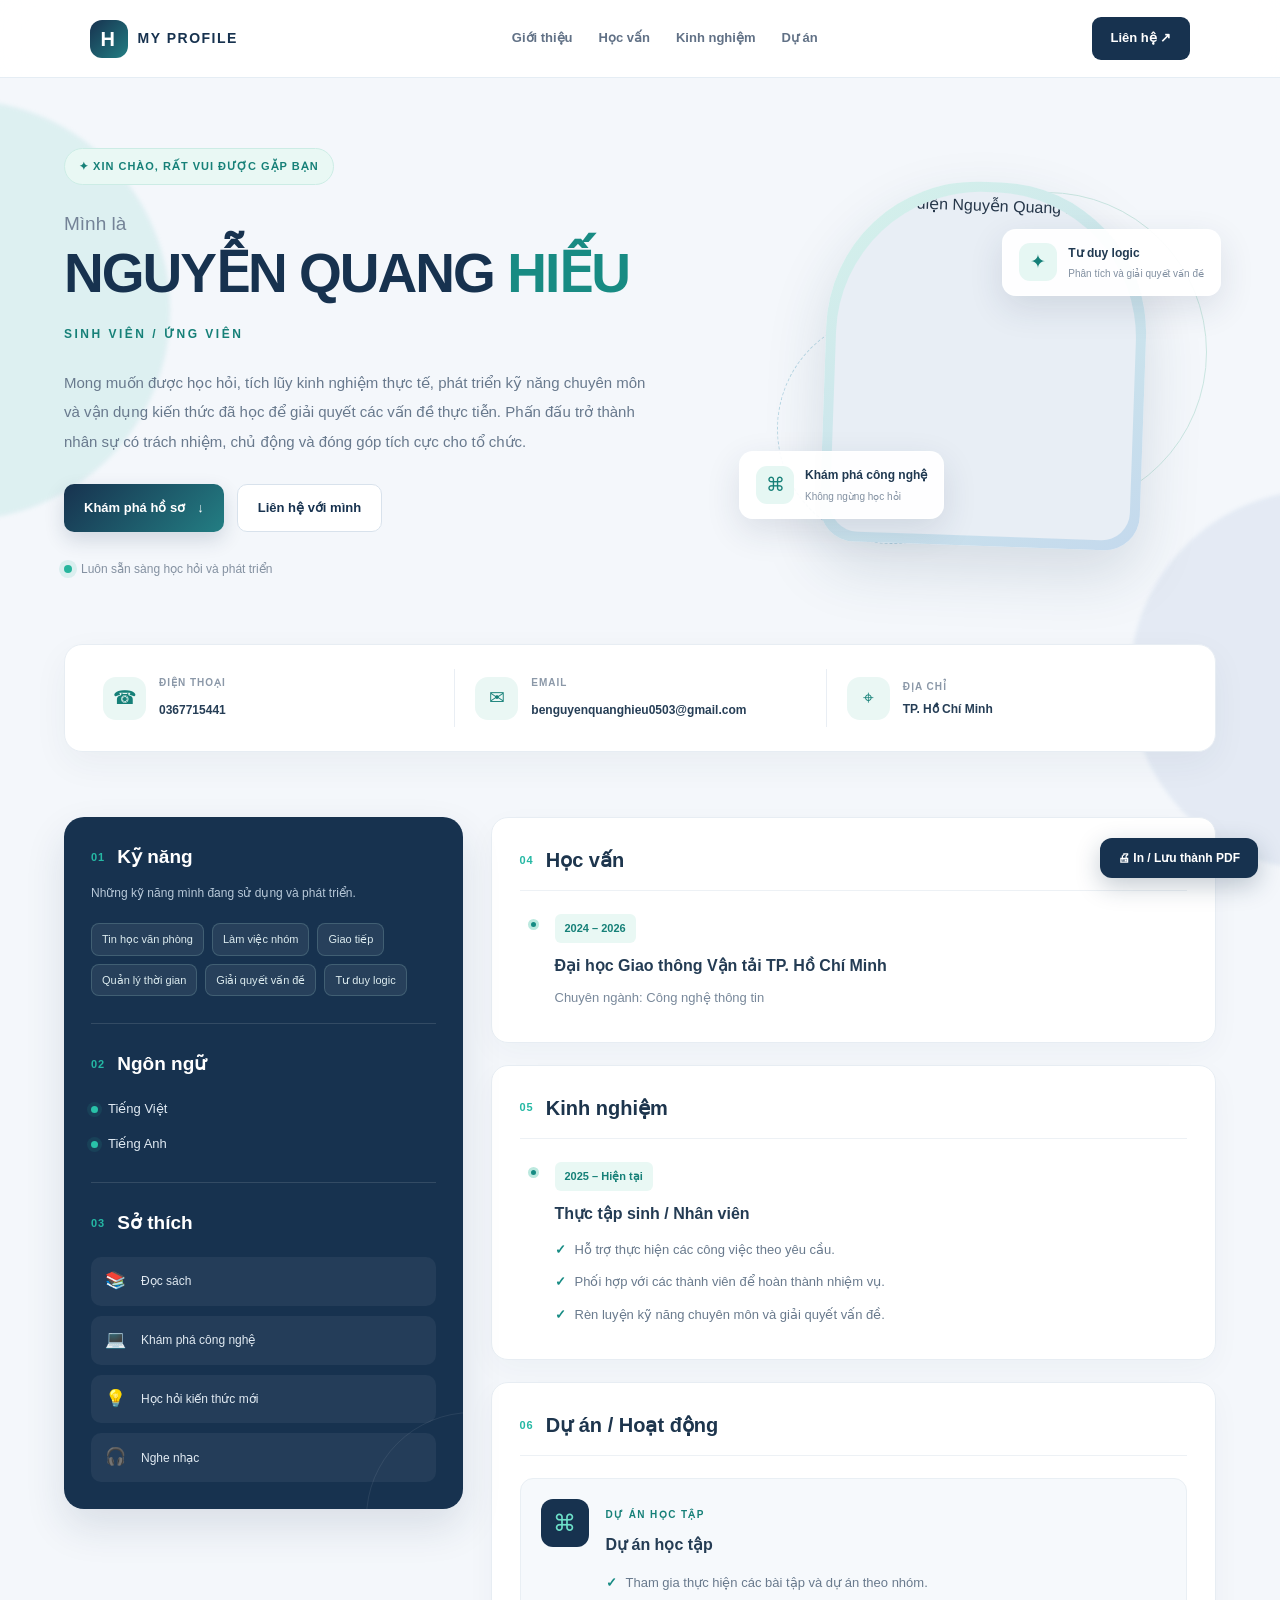
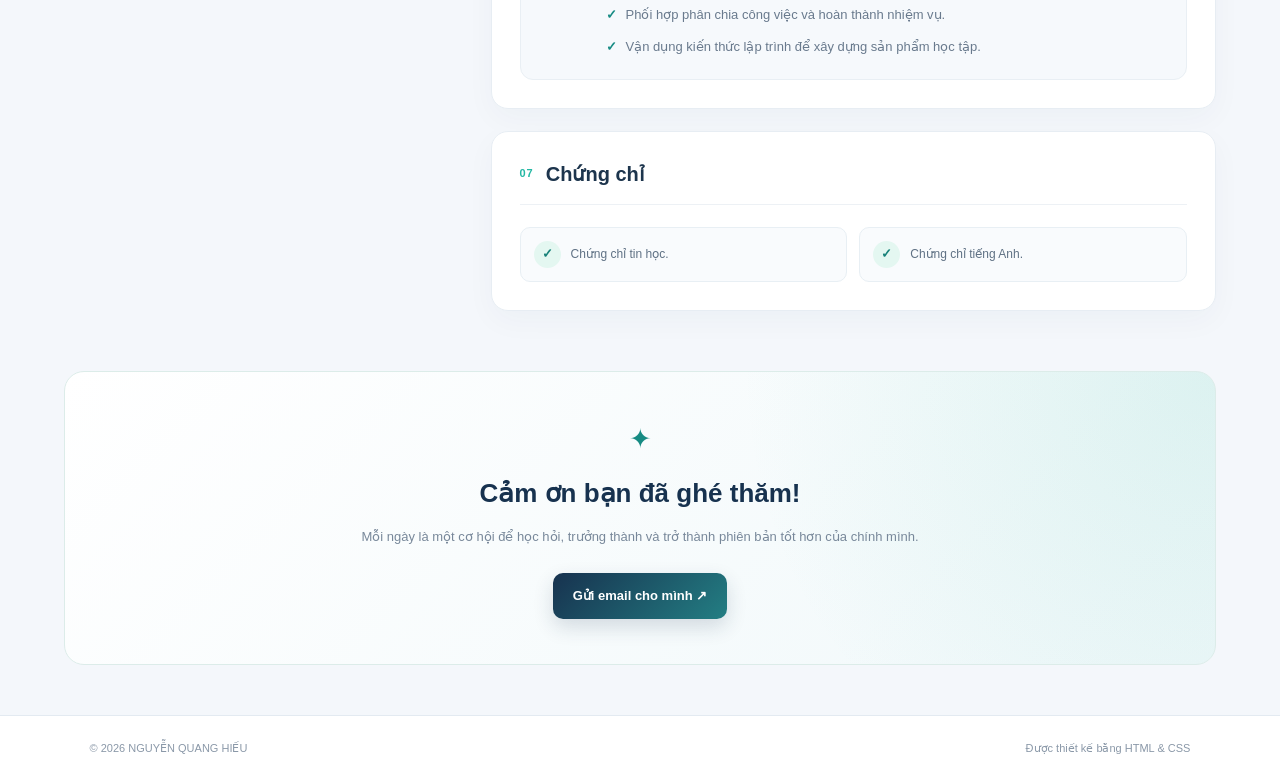
==== commit b12c29e5: "Update CV-Cá Nhân.html" ====
--- a/CV-Nguyễn Quang Hiếu/CV-Cá Nhân.html
+++ b/CV-Nguyễn Quang Hiếu/CV-Cá Nhân.html
@@ -81,7 +81,7 @@
 
                 <div class="avatar-frame">
                     <img
-                        src="Ảnh chụp màn hình 2026-10-09 205013.png"
+                        src="img/Nguyễn Quang Hiếu.png"
                         alt="Ảnh đại diện Nguyễn Quang Hiếu"
                     >
                 </div>
